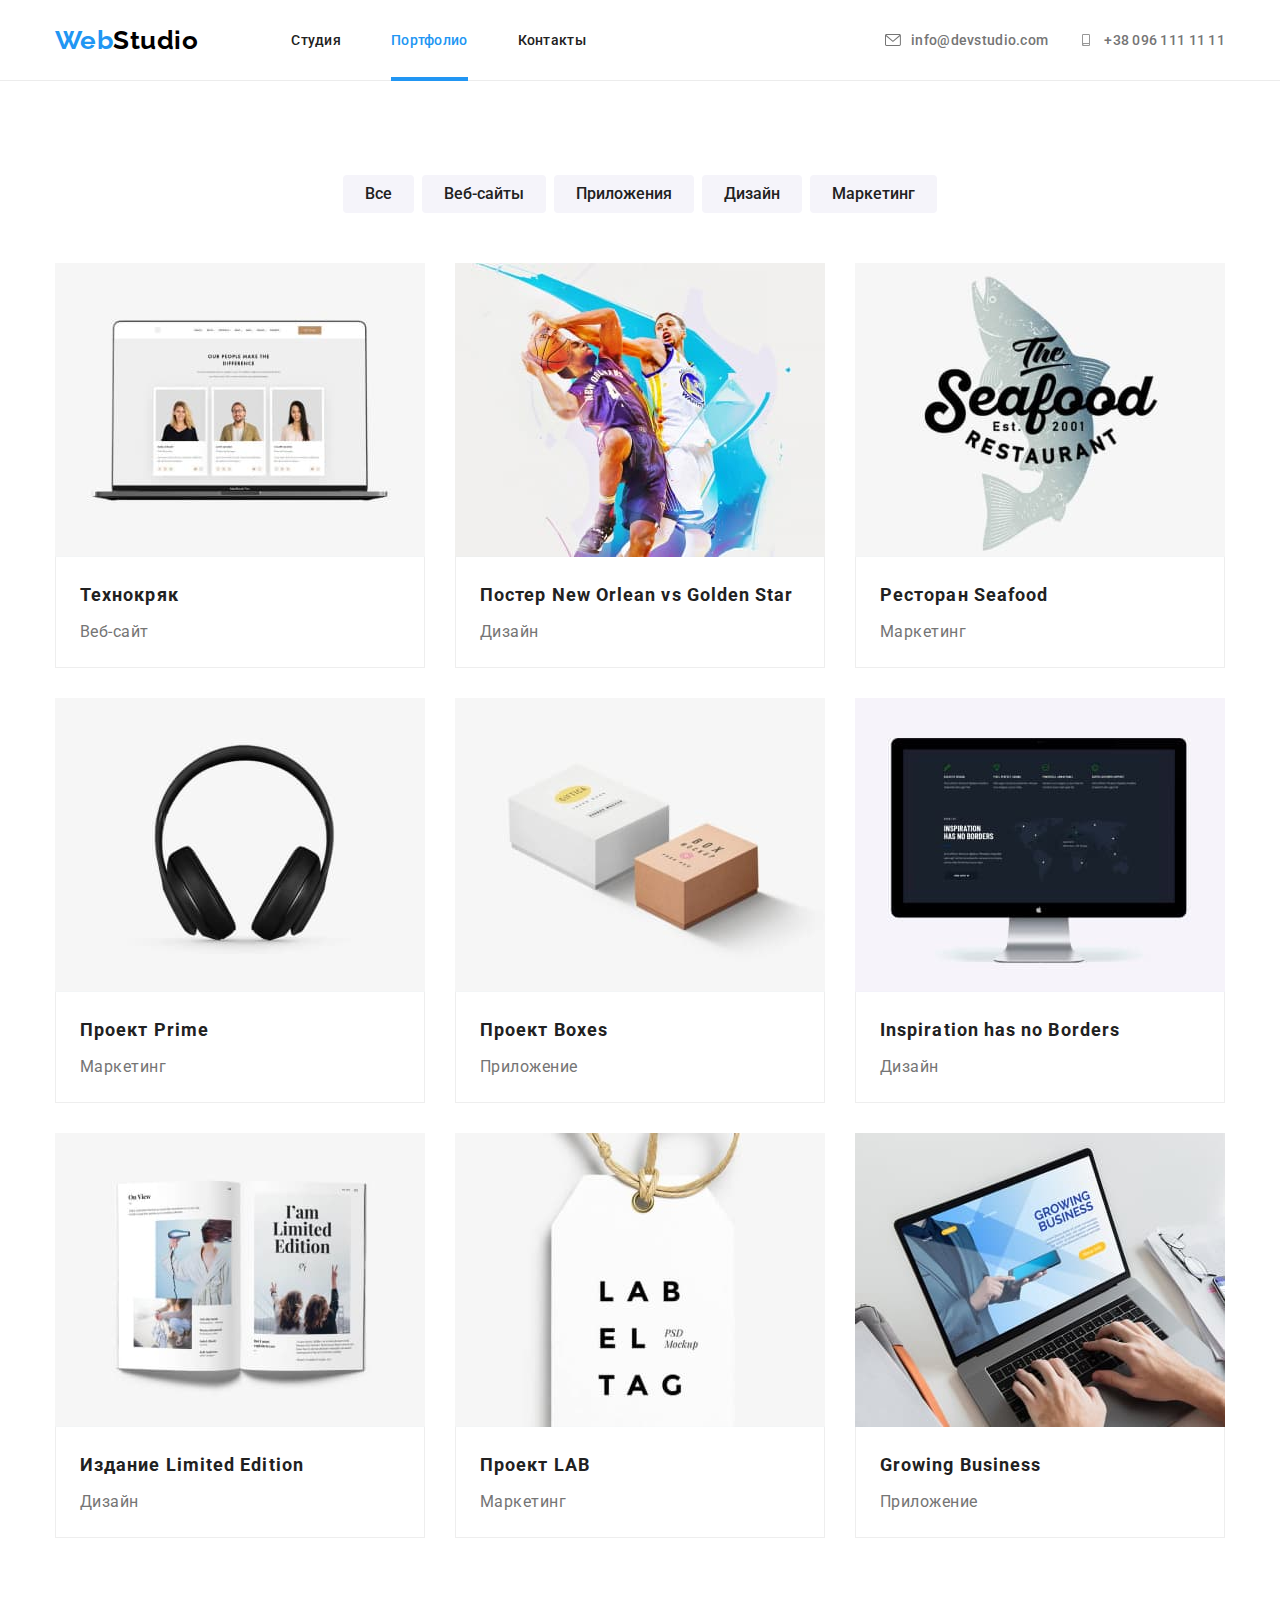
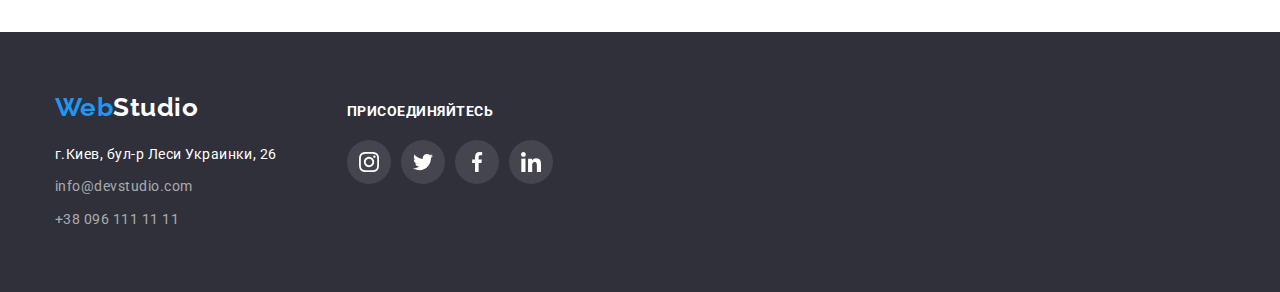
==== portfolio.html @ 8397dbf0 "Add files via upload" ====
<!DOCTYPE html>

<html lang="ru">

<head>
    <meta charset="UTF-8">
    <meta http-equiv="X-UA-Compatible" content="IE=edge">
    <meta name="viewport" content="width=device-width, initial-scale=1.0">
    <title>Портфолио</title>
    <link rel="preconnect" href="https://fonts.googleapis.com">
    <link rel="preconnect" href="https://fonts.gstatic.com" crossorigin>
    <link href="https://fonts.googleapis.com/css2?family=Raleway:wght@700&family=Roboto:wght@400;500;700;900&display=swap"
        rel="stylesheet">
    <link rel="stylesheet" href="https://cdnjs.cloudflare.com/ajax/libs/modern-normalize/1.1.0/modern-normalize.min.css">
    <link rel="stylesheet" href="./css/styles.css">
</head>

<body>

    <!-- ================= Шапка ================ -->
    <header class="header">
        <div class="container header-container">
    
            <!-- Навигация -->
            <nav class="nav">
                <a href="./index.html" class="logo link"><span class="accent">Web</span>Studio</a>
                <ul class="site-nav list">
                    <li class="list-item"><a class="link" href="./index.html">Студия</a></li>
                    <li class="list-item"><a class="link current" href="./portfolio.html">Портфолио</a></li>
                    <li class="list-item"><a class="link" href="./contacts.html">Контакты</a></li>
                </ul>
            </nav>
    
            <!-- Контакты в Шапке -->
            <ul class="header-contact list">
                <li class="list-item">
                    <a href="mailto:info@devstudio.com" class="header-contact-link link">
                        <svg class="contact-link-thumb" width="16" height="12">
                            <use href="./images/icons.svg#icon-envelope"></use>
                        </svg>
                        info@devstudio.com
                    </a>
                </li>
    
                <li class="list-item">
                    <a href="tel:+380961111111" class="header-contact-link link">
                        <svg class="contact-link-thumb" width="16" height="12">
                            <use href="./images/icons.svg#icon-smartphone"></use>
                        </svg>
                        +38 096 111 11 11</a>
                </li>
            </ul>
    
        </div>
    </header>

    <!-- =============== Конец Шапка ============== -->

    <main>
        <!--============= Портфолио ================-->
        <section class="section-portfolio section">
            <div class="container">
                <!-- Скрытый заголовок -->
                <h1 class="visually-hidden">Портфолио</h1>
                
                <!-- Кнопки фильтра -->
                <ul class="filter-list list">
                    <li class="filter-list-item"> <button type="button" class="portfolio-filter-button button">Все</button> </li>
                    <li class="filter-list-item"> <button type="button" class="portfolio-filter-button button">Веб-сайты</button> </li>
                    <li class="filter-list-item"> <button type="button" class="portfolio-filter-button button">Приложения</button> </li>
                    <li class="filter-list-item"> <button type="button" class="portfolio-filter-button button">Дизайн</button> </li>
                    <li class="filter-list-item"> <button type="button" class="portfolio-filter-button button">Маркетинг</button> </li>
                </ul>
                <!-- Конец Кнопки фильтра -->
                
                <!-- Карточки Проектов-->
                <ul class="project-list list">
                    <li class="project-card">
                        <a href="#" class="project-card-link link">
                            <div class="project-card-wrapper">
                                <img class="project-card-image" src="./images/project_1.jpg" alt="Технокряк" width="370">
                                <p class="project-card-overlay">Технокряк это современная площадка распространения коронавируса. Компании используют эту платформу для цифрового
                                шпионажа и атак на защищённые сервера конкурентов</p>
                            </div>
                            <div class="project-card-content">
                                <h2 class="project-card-title title">Технокряк</h2>
                                <p class="project-card-text">Веб-сайт</p>
                            </div>
                        </a>
                    </li>
                    <li class="project-card">
                        <a href="#" class="project-card-link link">
                            <div class="project-card-wrapper">
                                <img class="project-card-image" src="./images/project_2.jpg" alt="Технокряк" width="370">
                                <p class="project-card-overlay">Технокряк это современная площадка распространения коронавируса. Компании используют эту платформу для цифрового
                                шпионажа и атак на защищённые сервера конкурентов</p>
                            </div>
                            <div class="project-card-content">
                                <h2 class="project-card-title title">Постер New Orlean vs Golden Star</h2>
                                <p class="project-card-text">Дизайн</p>
                            </div>
                        </a>
                    </li>
                    <li class="project-card">
                        <a href="#" class="project-card-link link">
                            <div class="project-card-wrapper">
                                <img class="project-card-image" src="./images/project_3.jpg" alt="Технокряк" width="370">
                                <p class="project-card-overlay">Технокряк это современная площадка распространения коронавируса. Компании используют эту платформу для цифрового
                                шпионажа и атак на защищённые сервера конкурентов</p>
                            </div>
                            <div class="project-card-content">
                                <h2 class="project-card-title title">Ресторан Seafood</h2>
                                <p class="project-card-text">Маркетинг</p>
                            </div>
                        </a>
                    </li>
                    <li class="project-card">
                        <a href="#" class="project-card-link link">
                            <div class="project-card-wrapper">
                                <img class="project-card-image" src="./images/project_4.jpg" alt="Технокряк" width="370">
                                <p class="project-card-overlay">Технокряк это современная площадка распространения коронавируса. Компании используют эту платформу для цифрового
                                шпионажа и атак на защищённые сервера конкурентов</p>
                            </div>
                            <div class="project-card-content">
                                <h2 class="project-card-title title">Проект Prime</h2>
                                <p class="project-card-text">Маркетинг</p>
                            </div>
                        </a>
                    </li>
                    <li class="project-card">
                        <a href="#" class="project-card-link link">
                            <div class="project-card-wrapper">
                                <img class="project-card-image" src="./images/project_5.jpg" alt="Технокряк" width="370">
                                <p class="project-card-overlay">Технокряк это современная площадка распространения коронавируса. Компании используют эту платформу для цифрового
                                шпионажа и атак на защищённые сервера конкурентов</p>
                            </div>
                            <div class="project-card-content">
                                <h2 class="project-card-title title">Проект Boxes</h2>
                                <p class="project-card-text">Приложение</p>
                            </div>
                        </a>
                    </li>
                    <li class="project-card">
                        <a href="#" class="project-card-link link">
                            <div class="project-card-wrapper">
                                <img class="project-card-image" src="./images/project_6.jpg" alt="Технокряк" width="370">
                                <p class="project-card-overlay">Технокряк это современная площадка распространения коронавируса. Компании используют эту платформу для цифрового
                                шпионажа и атак на защищённые сервера конкурентов</p>
                            </div>
                            <div class="project-card-content">
                                <h2 class="project-card-title title">Inspiration has no Borders</h2>
                                <p class="project-card-text">Дизайн</p>
                            </div>
                        </a>
                    </li>
                    <li class="project-card">
                        <a href="#" class="project-card-link link">
                            <div class="project-card-wrapper">
                                <img class="project-card-image" src="./images/project_7.jpg" alt="Технокряк" width="370">
                                <p class="project-card-overlay">Технокряк это современная площадка распространения коронавируса. Компании используют эту платформу для цифрового
                                шпионажа и атак на защищённые сервера конкурентов</p>
                            </div>
                            <div class="project-card-content">
                                <h2 class="project-card-title title">Издание Limited Edition</h2>
                                <p class="project-card-text">Дизайн</p>
                            </div>
                        </a>
                    </li>
                    <li class="project-card">
                        <a href="#" class="project-card-link link">
                            <div class="project-card-wrapper">
                                <img class="project-card-image" src="./images/project_8.jpg" alt="Технокряк" width="370">
                                <p class="project-card-overlay">Технокряк это современная площадка распространения коронавируса. Компании используют эту платформу для цифрового
                                шпионажа и атак на защищённые сервера конкурентов</p>
                            </div>
                            <div class="project-card-content">
                                <h2 class="project-card-title title">Проект LAB</h2>
                                <p class="project-card-text">Маркетинг</p>
                            </div>
                        </a>
                    </li>
                    <li class="project-card">
                        <a href="#" class="project-card-link link">
                            <div class="project-card-wrapper">
                                <img class="project-card-image" src="./images/project_9.jpg" alt="Технокряк" width="370">
                                <p class="project-card-overlay">Технокряк это современная площадка распространения коронавируса. Компании используют эту платформу для цифрового
                                шпионажа и атак на защищённые сервера конкурентов</p>
                            </div>
                            <div class="project-card-content">
                                <h2 class="project-card-title title">Growing Business</h2>
                                <p class="project-card-text">Приложение</p>
                            </div>
                        </a>
                    </li>
                </ul>
                <!-- Конец Карточки Проектов-->
            </div>
                <!--=========== Конец Портфолио ==============-->
        </section>
    </main>
    
    <!--=================== Подвал ====================-->
    <footer class="footer">
        <div class="footer-container container">
            <!-- =============== Адрес ============== -->
            <div class="address">
                <a href="./index.html" class="logo link"><span class="accent">Web</span>Studio</a>
                <address class="footer-contact">
                    <ul class="list">
                        <li class="list-item">
                            <a class="link" href="https://goo.gl/maps/2K6fqJcFHeFauVWUA" target="_blank"
                                rel="noopener noreferrer">г.Киев, бул-р Леси Украинки, 26</a>
                        </li>
    
                        <li class="list-item">
                            <a class="link link-dark" href="mailto:info@devstudio.com">info@devstudio.com</a>
                        </li>
    
                        <li class="list-item">
                            <a class="link link-dark" href="tel:+380961111111">+38 096 111 11 11</a>
                        </li>
                    </ul>
                </address>
            </div>
            <!-- ============ Конец Адрес ============ -->
    
            <!-- ============== Соц.сети ============= -->
            <div class="footer-social">
                <p class="footer-social-paragraf">Присоединяйтесь</p>
                <ul class="footer-social-list list">
    
                    <li class="footer-social-item">
                        <a class="footer-social-link link" href="" aria-label="instagram icon">
                            <svg class="footer-social-icon" width="20" height="20">
                                <use href="./images/icons.svg#icon-instagram"></use>
                            </svg>
                        </a>
                    </li>
    
                    <li class="footer-social-item">
                        <a class="footer-social-link link" href="" aria-label="twitter icon">
                            <svg class="footer-social-icon" width="20" height="20">
                                <use href="./images/icons.svg#icon-twitter"></use>
                            </svg>
                        </a>
                    </li>
    
                    <li class="footer-social-item">
                        <a class="footer-social-link link" href="" aria-label="facebook icon">
                            <svg class="footer-social-icon" width="20" height="20">
                                <use href="./images/icons.svg#icon-facebook"></use>
                            </svg>
                        </a>
                    </li>
    
                    <li class="footer-social-item">
                        <a class="footer-social-link link" href="" aria-label="linkedin icon">
                            <svg class="footer-social-icon" width="20" height="20">
                                <use href="./images/icons.svg#icon-linkedin"></use>
                            </svg>
                        </a>
                    </li>
                </ul>
    
            </div>
            <!-- =========== Конец Соц.сети ========== -->
        </div>
    </footer>
    <!--================= Конец Подвал ================-->
    
</body>
</html>
---- css/styles.css ----
:root {
  /* Палитра цветов */
  /* цвет текст*/
  --primary-text-color: #757575;
  --alt-text-color: #212121;
  --hero-text-color: #ffffff;

  /* цвет лого */
  --logo-header-color: #000000;
  --logo-footer-color: #ffffff;

  /* цвет акцент */
  --accent-color: #2196f3;
  --accent-color-hover-hero-button: #188ce8;

  /* цвет кнопка */
  --active-button-text-color: #ffffff;
  --passive-button-bg-color: #f5f4fa;

  /* цвет фон */
  --primary-bg-color: #ffffff;
  --hero-bg-color: #2f303a;
  --team-bg-color: #f5f4fa;
  --feature-icon-bg-color: #f5f4fa;
  --footer-bg-color: #2f303a;

  /* цвет рамка */
  --header-border-color: #ececec;
  --portfolio-card-border-color: #eeeeee;

  /* цвет элемента "клиенты" */
  --client-color: #afb1b8;

  /* Расстояние между элементами в сетке */
  --gap: 30px;

  /* Задержки анимации */
  --btn-timing: 250ms;
  --modal-timing: 500ms;
}

body {
  background-color: var(--primary-bg-color);
  color: var(--primary-text-color);
  font-family: "Roboto", sans-serif;
  letter-spacing: 0.03em;
}

/* html {
  box-sizing: border-box;
}

*,
*::before,
*::after {
  box-sizing: inherit;
} */

/* ========== Сброс от Преподавателя ======== */
h1,
h2,
h3,
h4,
h5,
h6,
p {
  margin-top: 0;
  margin-bottom: 0;
}

ul,
ol {
  margin-top: 0;
  margin-bottom: 0;
  padding-left: 0;
}

img {
  display: block;
  max-width: 100%;
}

.list {
  list-style: none;
}

.link {
  text-decoration: none;
}
/* ======== Конец Сброс от Преподавателя ====== */

.button {
  cursor: pointer;
  border-radius: 4px;
  border-width: 0;
  text-align: center;
}

.title {
  font-weight: 700;
  font-size: 36px;
  line-height: 1.17;
  color: var(--alt-text-color);
}

/* ================== Visually Hidden ================ */
.visually-hidden {
  position: absolute;
  width: 1px;
  height: 1px;
  margin: -1px;
  border: 0;
  padding: 0;

  white-space: nowrap;
  clip-path: inset(100%);
  clip: rect(0 0 0 0);
  overflow: hidden;
}
/* =============== End of Visually Hidden ============= */

.container {
  width: 1200px;
  padding-left: 15px;
  padding-right: 15px;
  margin: 0 auto;
}

.section {
  padding-top: 94px;
  padding-bottom: 94px;
}

/* ================= Header ================ */
/* рисуем нижнюю границу Header */
.header {
  border-bottom: 1px solid var(--header-border-color);
}
/* выстраиваем в ряд "Nav" навигацию (лого+нав) и "Header-contact" контакты в шапке */
.header-container {
  display: flex;
  align-items: center;
}
/* выстраиваем в ряд "Logo" лого и "Site-nav" меню навигации */
.nav {
  display: flex;
  align-items: center;
}
/* выстраиваем в ряд элементы "Site-nav" меню навигации: "Студия", "Портфолио" и "Контакты" */
.site-nav {
  display: flex;
  align-items: center;
}
/* отодвигаем от "Logo" лого вправо "Site-nav" меню навигации */
.logo {
  margin-right: 93px;
}
/* раздвигаем элементы "Site-nav" меню навигации */
.site-nav .list-item:not(:last-child) {
  margin-right: 50px;
}
/* выстраиваем в ряд элементы "Header-contact" контакты email и phone*/
.header-contact {
  display: flex;
  /* align-items: center; */
}
/* отодвигаем контакты "Header-contact" впрово */
.header-contact {
  margin-left: auto;
}
/* раздвигаем элементы контакты "Header-contact" */
.header-contact .list-item:not(:last-child) {
  margin-right: 30px;
}

/* Logo Header*/
.logo {
  font-family: Raleway;
  font-weight: 700;
  font-size: 26px;
  line-height: 1.17;
  color: var(--logo-header-color);
}
.logo .accent {
  color: var(--accent-color);
}

/* Header Navigation */
.site-nav .link {
  font-weight: 500;
  font-size: 14px;
  line-height: 1.17;
  letter-spacing: 0.02em;
  color: var(--alt-text-color);

  display: block;

  padding-top: 32px;
  padding-bottom: 32px;

  position: relative;
  transition: color var(--btn-timing) cubic-bezier(0.4, 0, 0.2, 1);
}

.site-nav .link:hover,
.site-nav .link:focus {
  color: var(--accent-color);
}
/* Текущая страница в панели навигации выделена цветом */
.site-nav .link.current {
  color: var(--accent-color);
}
/* Подчёркивание ссылки текущей страницы */
.site-nav .link.current::after {
  content: "";
  display: block;
  width: 100%;
  position: absolute;
  bottom: -1px;
  height: 4px;
  background-color: var(--accent-color);
}

/* Header Contacts */
.header-contact-link {
  font-weight: 500;
  font-size: 14px;
  line-height: 1.17;
  letter-spacing: 0.02em;
  color: var(--primary-text-color);
  /* Расставляем в ряд иконки с текстом внутри блоков "header-contact" и
     выравниваем по высоте */
  display: flex;
  align-items: center;

  transition: color var(--btn-timing) cubic-bezier(0.4, 0, 0.2, 1);
}

.header-contact-link:hover,
.header-contact-link:focus {
  color: var(--accent-color);
}

/* отступ иконки от текста внутри блоков "header-contact" и 
   красим иконку в цвет текста*/
.contact-link-thumb {
  margin-right: 10px;
  fill: currentColor;
}

/* ================ Section Hero =============== */
.section-hero {
  background-color: var(--hero-bg-color);
  padding: 200px 0;
  text-align: center;

  max-width: 1600px;
  margin-left: auto;
  margin-right: auto;
  background-image: linear-gradient(
      to right,
      rgba(47, 48, 58, 0.4),
      rgba(47, 48, 58, 0.4)
    ),
    url(../images/hero.jpg);
  /* background-repeat: no-repeat;
  background-position: center; */
  background-size: cover;
}

.hero-title {
  font-weight: 900;
  font-size: 44px;
  line-height: 1.36;
  letter-spacing: 0.06em;
  color: var(--hero-text-color);

  text-transform: uppercase;

  max-width: 696px;
  margin: 0 auto 30px;
}

/* Hero Button */
.section-hero-button {
  font-weight: 700;
  font-size: 16px;
  line-height: 1.88;
  letter-spacing: 0.06em;
  background-color: var(--accent-color);
  color: var(--active-button-text-color);

  /* геометрия кнопки HERO */
  padding: 10px 32px; /* защита от прижимания к границам при переполнении */

  box-shadow: 0px 4px 4px rgba(0, 0, 0, 0.15);

  transition: color var(--btn-timing) cubic-bezier(0.4, 0, 0.2, 1),
    background-color var(--btn-timing) cubic-bezier(0.4, 0, 0.2, 1);
}

.section-hero-button:hover,
.section-hero-button:focus {
  background-color: var(--accent-color-hover-hero-button);
}

/* ================ Section Преимущества ================ */
/* Убираю верхний падинг, который отсутствует только в этой секции */
.section-feature {
  padding-bottom: 0;
}
/* Карточка Преимущества */
.feature-title {
  font-size: 14px;
  line-height: 1.17;
  letter-spacing: 0.03em;
  text-transform: uppercase;
  margin-bottom: 10px;
}
.feature-paragraf {
  font-size: 14px;
  line-height: 1.71;
  letter-spacing: 0.03em;
}
/* Расставляем Feature карточки по сетке и задаем ширину */
.feature-list {
  display: flex;
  flex-wrap: wrap;
  margin-left: calc(-1 * var(--gap));
  margin-top: calc(-1 * var(--gap));
}

.feature-list-item {
  margin-left: var(--gap);
  margin-top: var(--gap);
  flex-basis: calc(100% / 4 - var(--gap));
  /* outline: 2px solid purple; */
}

/* .feature-list-item:not(:last-child) {
  margin-right: 30px;
} */

/* .feature-list-item::before {
  content: "";
  display: block;
  width: 270px;
  height: 120px;
  margin-bottom: var(--gap);
  background-color: var(--feature-icon-bg-color);
  background-repeat: no-repeat;
  background-size: contain;
  background-position: center;
  background-size: auto;
}

.feature-list-item:nth-child(1)::before {
  background-image: url("../images/feature1.svg");
}

.feature-list-item:nth-child(2)::before {
  background-image: url("../images/feature2.svg");
}

.feature-list-item:nth-child(3)::before {
  background-image: url("../images/feature3.svg");
}

.feature-list-item:nth-child(4)::before {
  background-image: url("../images/feature4.svg");
} */

.feature-thumb {
  margin-bottom: var(--gap);
  background-color: var(--feature-icon-bg-color);
  height: 120px;
  /* выравниваем иконку по центру */
  display: flex;
  justify-content: center;
  align-items: center;
  /* padding: 25px 100px; */
}

/* ================= Section Opportunity ================ */
.opportunity-title {
  margin-bottom: 50px;
  text-align: center;
}
/* Расставляяем Opportunity карточки по сетке и задаем размер */
.opportunity-list {
  display: flex;
  flex-wrap: wrap;
  margin-left: calc(-1 * var(--gap));
  margin-top: calc(-1 * var(--gap));
}

.opportunity-list-item {
  margin-left: var(--gap);
  margin-top: var(--gap);
  flex-basis: calc(100% / 3 - var(--gap));
}
/* .section-opportunity .list-item:not(:last-child) {
  margin-right: 30px;
} */

/* Overlay на карточки Opportunity */
.opportunity-item-overlay {
  font-size: 14px;
  /* font-weight: 700; */
  line-height: 1.17;
  color: var(--hero-text-color);
  background-color: rgba(47, 48, 58, 0.8);

  text-transform: uppercase;

  display: flex;
  justify-content: center;
  align-items: center;

  position: absolute;
  bottom: 0;
  left: 0;
  width: 100%;
  height: 70px;
  overflow: auto;
}

.opportunity-item-wrapper {
  position: relative;
}

/* ===================== Section Команда ==================== */
.section-team {
  background-color: var(--team-bg-color);
  /* padding-top: 94px;
  padding-bottom: 94px; */
}

.team-title {
  margin-bottom: 50px;
  text-align: center;
}
/* Карточка Команда */
/* делаем тень на каждую карточку Team */
.team-card-content {
  padding: 30px 32px;
  box-shadow: 0px 2px 1px 0px #00000033;
  box-shadow: 0px 1px 1px 0px #00000024;
  box-shadow: 0px 1px 3px 0px #0000001f;
}

.team-persona {
  font-weight: 500;
  font-size: 16px;
  line-height: 1.17;
  text-align: center;
  margin-bottom: 10px;
}

.team-profession {
  /* font-weight: 400; */
  font-size: 16px;
  line-height: 1.17;
  text-align: center;
  margin-bottom: 16px;
}
/* Расставляяем Team карточки по сетке и задаем размер */
.team-list {
  display: flex;
  flex-wrap: wrap;
  margin-left: calc(-1 * var(--gap));
  margin-top: calc(-1 * var(--gap));
}

.team-card {
  background-color: var(--primary-bg-color);
  margin-left: var(--gap);
  margin-top: var(--gap);
  flex-basis: calc(100% / 4 - var(--gap));
}

/* .section-team .list-item:not(:last-child) {
  margin-right: 30px;
} */

/* Team Social Links */
.team-social-list {
  display: flex;
  justify-content: space-between;
  width: 206px;
}

.team-social-icon {
  fill: #afb1b8;
  transition: fill var(--btn-timing) cubic-bezier(0.4, 0, 0.2, 1);
}

.team-social-item-link {
  display: flex;
  justify-content: center;
  align-items: center;
  width: 44px;
  height: 44px;
  border-radius: 50%;

  transition: background-color var(--btn-timing) cubic-bezier(0.4, 0, 0.2, 1);
  /* background-color: rgba(255, 255, 255, 0.1); */
}

.team-social-item-link:hover,
.team-social-item-link:focus {
  background-color: var(--accent-color);
}

.team-social-item-link:hover > .team-social-icon,
.team-social-item-link:focus > .team-social-icon {
  fill: var(--active-button-text-color);
}

/* ================== Section Клиенты =============== */
.client-title {
  margin-bottom: 50px;
  text-align: center;
}

.client-list {
  display: flex;
  flex-wrap: wrap;
  justify-content: center;
  align-items: center;

  margin-left: calc(-1 * var(--gap));
  margin-top: calc(-1 * var(--gap));
}

.client-list-item {
  margin-left: var(--gap);
  margin-top: var(--gap);
  flex-basis: calc(100% / 6 - var(--gap));
}

.client-item-link {
  display: flex;
  justify-content: center;
  align-items: center;
  width: 170px;
  height: 92px;
  border: 1px solid var(--client-color);
  border-radius: 4px;
}

.client-item-link {
  fill: var(--client-color);

  transition: border var(--btn-timing) cubic-bezier(0.4, 0, 0.2, 1),
    fill var(--btn-timing) cubic-bezier(0.4, 0, 0.2, 1);
}

.client-item-link:hover,
.client-item-link:focus {
  border: 1px solid var(--accent-color);
  fill: var(--accent-color);
}
/* !!!!!!!!!!!!!!!!!!!!!!!!!!!!!!!!!!!!!!!!!!!!!!!!!!!!!!!!!!!!!!!!! */
/* уточнить размеры */
/* .client-item-icon { */
/* width: 85px;
  height: 45px; */
/* } */

/* ===================== Footer ======================*/
.footer {
  background-color: var(--footer-bg-color);
  padding-top: 60px;
  padding-bottom: 60px;
  /* margin-right: 0; */
}

.footer-container {
  display: flex;
  align-items: baseline;
}

.footer-contact {
  margin-top: 20px;
}

/* Logo Footer*/
.footer .logo {
  color: var(--logo-footer-color);
  margin-right: 0;
}

/* Footer Contacts */
.footer-contact .link {
  color: var(--hero-text-color);
  font-style: normal;
  /* font-weight: 400; */
  font-size: 14px;
  line-height: 1.71;

  transition: color var(--btn-timing) cubic-bezier(0.4, 0, 0.2, 1);
}

.footer-contact .link-dark {
  color: rgba(255, 255, 255, 0.6);
}

.footer-contact .link:hover,
.footer-contact .link:focus {
  color: var(--accent-color);
}

.footer-contact .list-item:not(:last-child) {
  margin-bottom: 9px;
}

/* Footer Social Links */
.footer-social {
  margin-left: 70px;
}

.footer-social-paragraf {
  font-size: 14px;
  font-weight: 700;
  line-height: 1.17;
  color: var(--hero-text-color);
  text-transform: uppercase;
  margin-bottom: 20px;
}

.footer-social-list {
  display: flex;
  /* justify-content: space-between;
  width: 206px; */
}

.footer-social-item:not(:last-child) {
  margin-right: 10px;
}

.footer-social-link {
  display: flex;
  justify-content: center;
  align-items: center;
  width: 44px;
  height: 44px;
  border-radius: 50%;
  background-color: rgba(255, 255, 255, 0.1);

  transition: background-color var(--btn-timing) cubic-bezier(0.4, 0, 0.2, 1);
}

.footer-social-icon {
  fill: var(--active-button-text-color);
}

.footer-social-link:hover,
.footer-social-link:focus {
  background-color: var(--accent-color);
}
/* =================== Section Портфолио =============== */

/* Portfolio Filter Button */

.portfolio-filter-button {
  color: var(--alt-text-color);
  background-color: var(--passive-button-bg-color);
  font-weight: 500;
  font-size: 16px;
  line-height: 1.63;

  padding: 6px 22px;

  transition: color var(--btn-timing) cubic-bezier(0.4, 0, 0.2, 1),
    background-color var(--btn-timing) cubic-bezier(0.4, 0, 0.2, 1),
    box-shadow var(--btn-timing) cubic-bezier(0.4, 0, 0.2, 1);
}

.portfolio-filter-button:hover,
.portfolio-filter-button:focus {
  color: var(--active-button-text-color);
  background-color: var(--accent-color);
  box-shadow: 0px 2px 2px 0px #0000001f;
  box-shadow: 0px 1px 2px 0px #00000014;
  box-shadow: 0px 3px 1px 0px #0000001a;
}

/* Ставим кнопки фильтра Portfolio в ряд */

.filter-list {
  display: flex;
  flex-wrap: wrap;
  justify-content: center;
  margin-bottom: 50px;
}

.filter-list-item:not(:last-child) {
  margin-right: 8px;
}

/* Portfolio Карточки */
.project-card-content {
  padding: 20px 24px;
  border: 1px solid var(--portfolio-card-border-color);
  border-top: none;
}

.project-card-title {
  font-size: 18px;
  line-height: 2;
  letter-spacing: 0.06em;
  margin-bottom: 4px;
}

.project-card-text {
  color: var(--primary-text-color);
  /* font-weight: 400; */
  font-size: 16px;
  line-height: 1.87;
}

/* Расставляяем Portfolio карточки по сетке и задаем размер */
.project-list {
  display: flex;
  flex-wrap: wrap;
  margin-left: calc(-1 * var(--gap));
  margin-top: calc(-1 * var(--gap));
}

.project-card {
  margin-left: var(--gap);
  margin-top: var(--gap);
  flex-basis: calc(100% / 3 - var(--gap));
}

/* Ховер на карточку - тень */
.project-card-link {
  display: block;

  transition: box-shadow var(--btn-timing) cubic-bezier(0.4, 0, 0.2, 1);
}

.project-card-link:hover,
.project-card-link:focus {
  box-shadow: 0px 4px 4px 0px #00000040;
}

/* делаем Overlay на карточку */
.project-card-overlay {
  font-size: 18px;
  line-height: 1.56;
  padding: 63px 24px;
  color: var(--hero-text-color);
  background-color: rgba(33, 150, 243, 0.9);

  position: absolute;
  top: 0;
  left: 0;
  width: 100%;
  height: 100%;
  /* overflow: auto; */
  transform: translateY(100%);
  transition: transform var(--modal-timing) linear;
}

.project-card-wrapper {
  position: relative;
  overflow: hidden;
}

.project-card-link:hover .project-card-overlay,
.project-card-link:focus .project-card-overlay {
  transform: translateY(0%);
}

/* ================== Модальное окно ================== */

/* Backdrop задний фон для Модального окна*/
.backdrop {
  position: fixed;
  top: 0;
  left: 0;
  width: 100vw;
  height: 100vh;
  background-color: rgba(0, 0, 0, 0.6);

  opacity: 1;
  visibility: visible;
  pointer-events: auto;
  transition: opacity var(--modal-timing) linear,
    visibility var(--modal-timing) linear;
}

.backdrop.is-hidden {
  opacity: 0;
  visibility: hidden;
  pointer-events: none;
}
/* Модальное окно "Заказать услугу" */
.modal {
  position: absolute;
  top: 50%;
  left: 50%;
  transform: translate(-50%, -50%);
  width: 528px;
  height: 581px;

  background-color: var(--primary-bg-color);
  border-radius: 4px;
}
/* Кнопка Х закрытия модального окна */
.close-btn {
  position: absolute;
  top: 8px;
  right: 8px;
  width: 30px;
  height: 30px;
  /* круглая рамка вокруг Х */
  border: 1px solid rgba(0, 0, 0, 0.1);
  border-radius: 50%;
  background-color: transparent;
  padding: 0;
  /* центруем Х в круглой рамке */
  display: flex;
  justify-content: center;
  align-items: center;

  cursor: pointer;
}
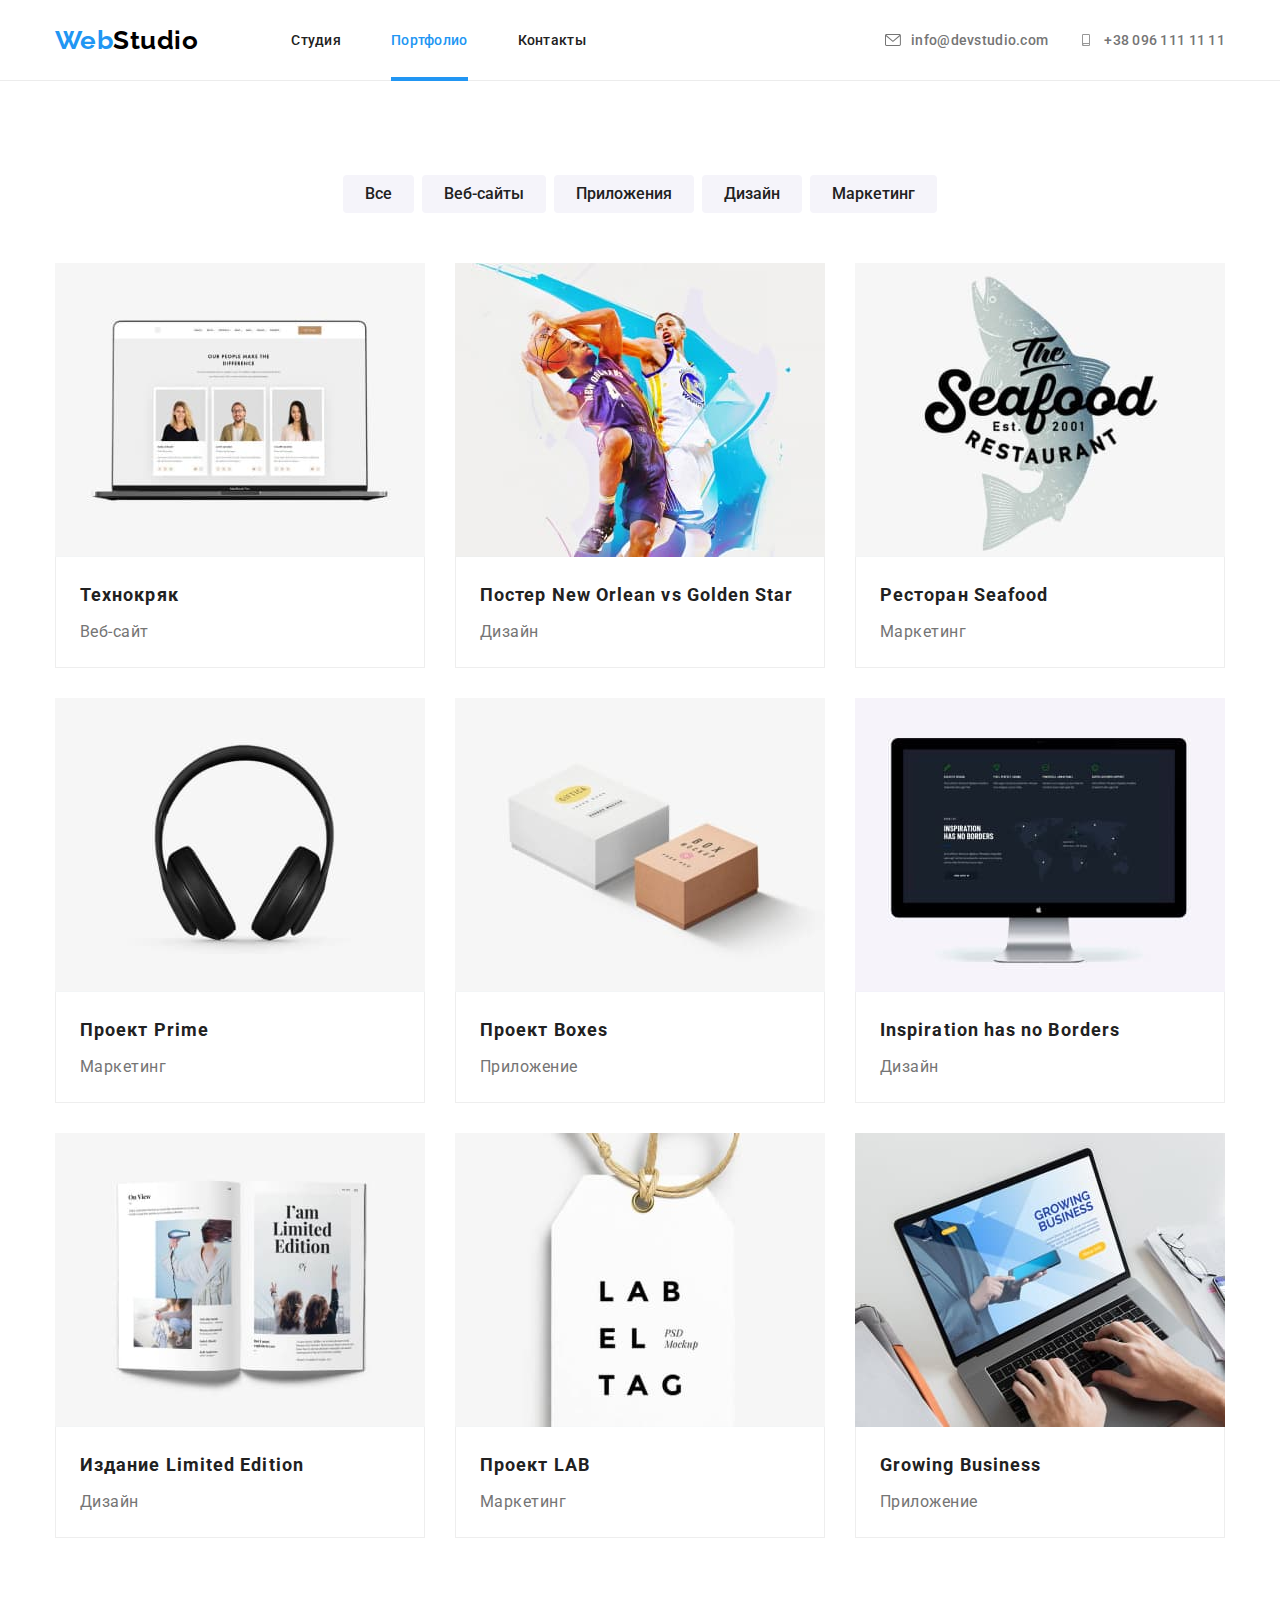
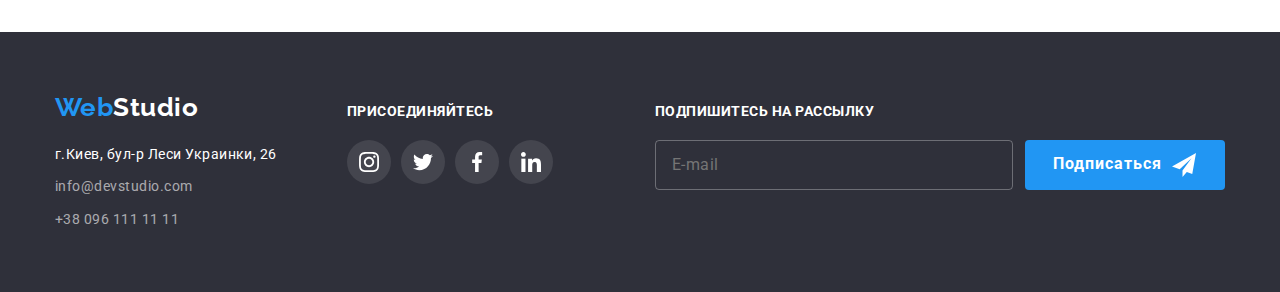
==== commit 84c59931: "patches" ====
--- a/portfolio.html
+++ b/portfolio.html
@@ -211,11 +211,11 @@
                             <a class="link" href="https://goo.gl/maps/2K6fqJcFHeFauVWUA" target="_blank"
                                 rel="noopener noreferrer">г.Киев, бул-р Леси Украинки, 26</a>
                         </li>
-    
+        
                         <li class="list-item">
                             <a class="link link-dark" href="mailto:info@devstudio.com">info@devstudio.com</a>
                         </li>
-    
+        
                         <li class="list-item">
                             <a class="link link-dark" href="tel:+380961111111">+38 096 111 11 11</a>
                         </li>
@@ -223,12 +223,12 @@
                 </address>
             </div>
             <!-- ============ Конец Адрес ============ -->
-    
+        
             <!-- ============== Соц.сети ============= -->
             <div class="footer-social">
                 <p class="footer-social-paragraf">Присоединяйтесь</p>
                 <ul class="footer-social-list list">
-    
+        
                     <li class="footer-social-item">
                         <a class="footer-social-link link" href="" aria-label="instagram icon">
                             <svg class="footer-social-icon" width="20" height="20">
@@ -236,7 +236,7 @@
                             </svg>
                         </a>
                     </li>
-    
+        
                     <li class="footer-social-item">
                         <a class="footer-social-link link" href="" aria-label="twitter icon">
                             <svg class="footer-social-icon" width="20" height="20">
@@ -244,7 +244,7 @@
                             </svg>
                         </a>
                     </li>
-    
+        
                     <li class="footer-social-item">
                         <a class="footer-social-link link" href="" aria-label="facebook icon">
                             <svg class="footer-social-icon" width="20" height="20">
@@ -252,7 +252,7 @@
                             </svg>
                         </a>
                     </li>
-    
+        
                     <li class="footer-social-item">
                         <a class="footer-social-link link" href="" aria-label="linkedin icon">
                             <svg class="footer-social-icon" width="20" height="20">
@@ -261,9 +261,28 @@
                         </a>
                     </li>
                 </ul>
-    
+        
             </div>
             <!-- =========== Конец Соц.сети ========== -->
+        
+            <!-- ======== Подпишись на рассылку ====== -->
+            <div class="subscription">
+                <p class="subscription-paragraf">Подпишитесь на рассылку</p>
+                <form class="subscription-form">
+                    <label class="subscription-form-field">
+                        <input type="tel" name="user-email" class="subscription-form-input" pattern="[0-9a-zA-Z@.]"
+                            placeholder="E-mail" required>
+                    </label>
+        
+                    <button type="submit" class="subscription-form-button button">
+                        Подписаться
+                        <svg class="subscription-icon" width="24" height="24">
+                            <use href="./images/icons.svg#icon-telegram"></use>
+                        </svg>
+                    </button>
+                </form>
+            </div>
+            <!-- ======== Конец Подпишись на рассылку ====== -->
         </div>
     </footer>
     <!--================= Конец Подвал ================-->
--- a/css/styles.css
+++ b/css/styles.css
@@ -659,6 +659,76 @@
 .footer-social-link:focus {
   background-color: var(--accent-color);
 }
+
+/* Footer Подпишитесь на рассылку */
+.subscription {
+  margin-left: auto;
+}
+
+.subscription-paragraf {
+  font-size: 14px;
+  font-weight: 700;
+  line-height: 1.17;
+  color: var(--hero-text-color);
+  text-transform: uppercase;
+  margin-bottom: 20px;
+}
+
+.subscription-form {
+  display: flex;
+}
+
+.subscription-form-input {
+  height: 50px;
+  width: 358px;
+  padding: 16px;
+  border-radius: 4px;
+  background-color: transparent;
+  border: 1px solid #ffffff4d;
+
+  font-size: 16px;
+  line-height: 1.25;
+  letter-spacing: 0.03em;
+
+  color: rgba(255, 255, 255, 0.6);
+
+  /* display: flex;
+  align-items: center; */
+}
+/* Кнопка в модалке "Отправить" */
+.subscription-form-button {
+  display: flex;
+  justify-items: center;
+  align-items: center;
+  padding: 10px 28px;
+  margin-left: 12px;
+
+  font-weight: 700;
+  font-size: 16px;
+  line-height: 1.88;
+  letter-spacing: 0.06em;
+  color: var(--active-button-text-color);
+
+  width: 200px;
+  height: 50px;
+  border-radius: 4px;
+  background-color: var(--accent-color);
+  cursor: pointer;
+  /* transition: background-color var(--btn-timing) cubic-bezier(0.4, 0, 0.2, 1),
+    box-shadow var(--btn-timing) cubic-bezier(0.4, 0, 0.2, 1); */
+}
+
+.subscription-icon {
+  fill: var(--active-button-text-color);
+  margin-left: 10px;
+}
+
+/* .subscription-form-button:hover,
+.subscription-form-button:focus {
+  box-shadow: 0px 4px 4px 0px #00000026;
+  background-color: var(--accent-color);
+} */
+
 /* =================== Section Портфолио =============== */
 
 /* Portfolio Filter Button */
@@ -797,7 +867,7 @@
   visibility: hidden;
   pointer-events: none;
 }
-/* Модальное окно "Заказать услугу" */
+/* Модальное окно для кнопки "Заказать услугу" */
 .modal {
   position: absolute;
   top: 50%;
@@ -805,6 +875,7 @@
   transform: translate(-50%, -50%);
   width: 528px;
   height: 581px;
+  padding: 40px;
 
   background-color: var(--primary-bg-color);
   border-radius: 4px;
@@ -828,3 +899,154 @@
 
   cursor: pointer;
 }
+/* Делаем плавный ховер при наведении на кнопку закрытия */
+.close-btn-icon {
+  transition: fill var(--btn-timing) cubic-bezier(0.4, 0, 0.2, 1);
+}
+
+.close-btn:hover .close-btn-icon,
+.close-btn:focus .close-btn-icon {
+  fill: var(--accent-color);
+}
+/* Форма для заполнения Модалки */
+.modal-form {
+  display: flex;
+  flex-direction: column;
+}
+/* Заголовок модалки */
+.modal-form-head {
+  text-align: center;
+  font-weight: 700;
+  line-height: 1.17;
+  font-size: 20px;
+  margin-bottom: 12px;
+}
+/* Расстояние между окнами "полями" ввода */
+.modal-form-field {
+  font-size: 12px;
+  line-height: 1.17;
+  letter-spacing: 0.01em;
+
+  margin-bottom: 10px;
+}
+
+.modal-form-input-wrapper {
+  position: relative;
+  display: block;
+  margin-top: 4px;
+}
+/* Поля "Имя" "Телефон" "Email" */
+.modal-form-input {
+  width: 100%;
+  height: 40px;
+  border: 1px solid rgba(33, 33, 33, 0.2);
+  border-radius: 4px;
+  padding-left: 40px;
+}
+
+.modal-form-input:focus {
+  outline: none;
+  border-color: var(--accent-color);
+}
+/* Иконки на поля "Имя" "Телефон" "Email" */
+.modal-form-icon {
+  position: absolute;
+  top: 50%;
+  left: 0;
+  transform: translate(50%, -50%);
+  transition: fill var(--btn-timing) cubic-bezier(0.4, 0, 0.2, 1);
+}
+
+.modal-form-input:focus + .modal-form-icon {
+  fill: var(--accent-color);
+}
+
+/* Поле "Комментарий" */
+.modal-form-message {
+  width: 100%;
+  height: 120px;
+  margin-top: 4px;
+  resize: none;
+  border: 1px solid rgba(33, 33, 33, 0.2);
+  border-radius: 4px;
+  padding: 12px 16px;
+
+  transition: border-color var(--btn-timing) cubic-bezier(0.4, 0, 0.2, 1);
+}
+
+.modal-form-message:focus {
+  outline: none;
+  border-color: var(--accent-color);
+}
+
+.modal-form-message::placeholder {
+  font-weight: 400;
+  font-size: 14px;
+  line-height: 1.14;
+  letter-spacing: 0.01em;
+
+  color: rgba(117, 117, 117, 0.5);
+}
+
+.modal-form-checkbox-label {
+  display: flex;
+  justify-content: center;
+  align-items: center;
+  font-size: 14px;
+  margin-bottom: 30px;
+}
+
+/* Кастомный чекбокс */
+.modal-form-checkbox-label::before {
+  content: "";
+
+  display: block;
+
+  width: 15px;
+  height: 15px;
+  border: 1px solid var(--primary-text-color);
+  cursor: pointer;
+  margin-right: 10px;
+}
+/* Убираем рамку чекбокса от браузера по умолчанию и 
+  рисуем свой чекбокс, который уже сразу с фоном и новой рамкой */
+.modal-form-checkbox:checked + .modal-form-checkbox-label::before {
+  background-image: url(../images/icon_check.svg);
+  border: none;
+  /* Всегда ставить при Фоновом изображении сл.3 св-ва */
+  background-position: center;
+  background-repeat: no-repeat;
+  background-size: cover;
+}
+
+/* .modal-form-checkbox:focus + .modal-form-checkbox-label::before {
+  outline: 2px solid blue;
+} */
+
+.modal-form-checkbox-link {
+  color: var(--accent-color);
+}
+
+/* Кнопка в модалке "Отправить" */
+.modal-form-button {
+  align-self: center;
+  padding: 10px 55px;
+
+  font-weight: 700;
+  font-size: 16px;
+  line-height: 1.88;
+  letter-spacing: 0.06em;
+  color: var(--active-button-text-color);
+
+  border-radius: 4px;
+  background-color: var(--accent-color);
+  cursor: pointer;
+  transition: background-color var(--btn-timing) cubic-bezier(0.4, 0, 0.2, 1),
+    box-shadow var(--btn-timing) cubic-bezier(0.4, 0, 0.2, 1);
+}
+
+.modal-form-button:hover,
+.modal-form-button:focus {
+  box-shadow: 0px 4px 4px 0px #00000026;
+  background-color: var(--accent-color-hover-hero-button);
+}
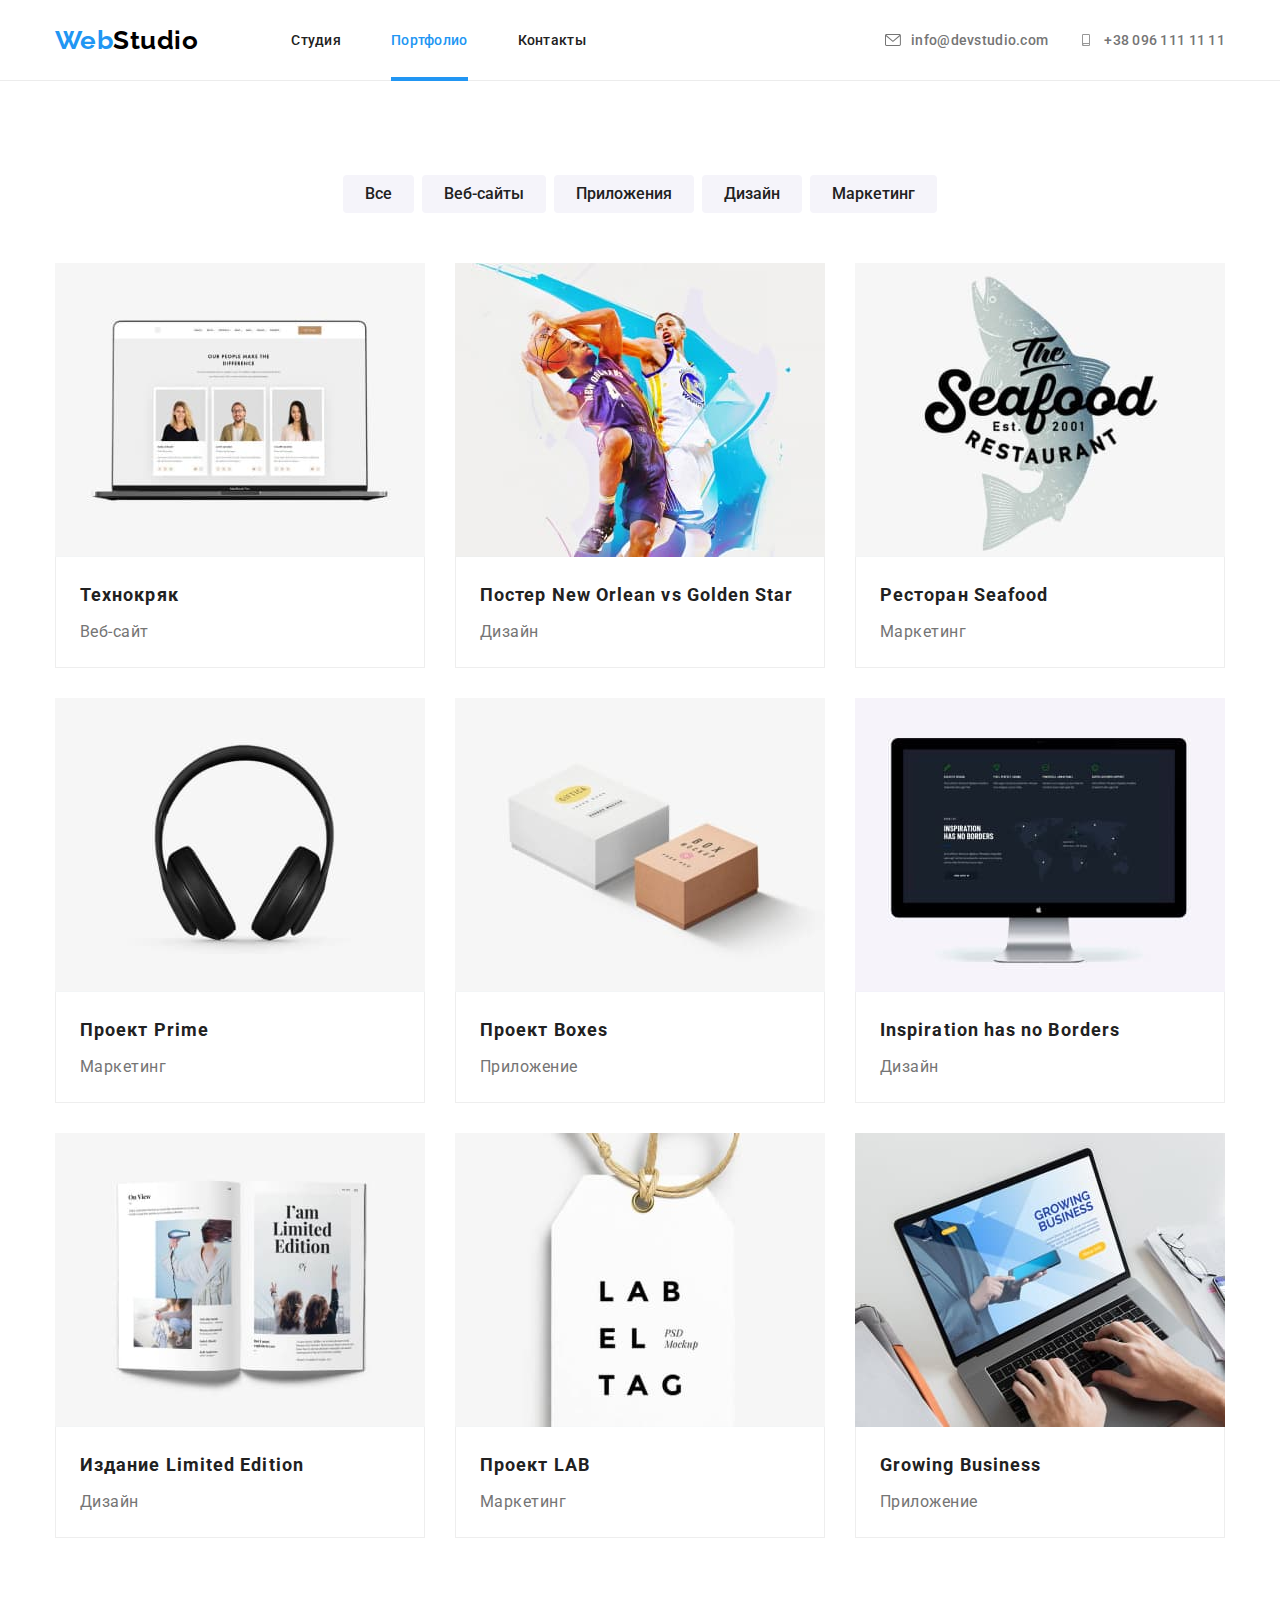
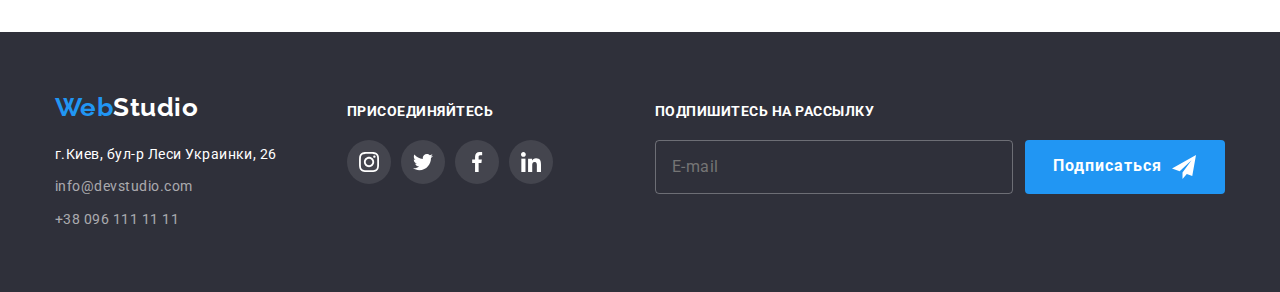
==== commit 6478784d: "Final patches" ====
--- a/portfolio.html
+++ b/portfolio.html
@@ -269,11 +269,8 @@
             <div class="subscription">
                 <p class="subscription-paragraf">Подпишитесь на рассылку</p>
                 <form class="subscription-form">
-                    <label class="subscription-form-field">
-                        <input type="tel" name="user-email" class="subscription-form-input" pattern="[0-9a-zA-Z@.]"
+                    <input type="tel" name="user-email" class="subscription-form-input" pattern="[0-9a-zA-Z@.]"
                             placeholder="E-mail" required>
-                    </label>
-        
                     <button type="submit" class="subscription-form-button button">
                         Подписаться
                         <svg class="subscription-icon" width="24" height="24">
--- a/css/styles.css
+++ b/css/styles.css
@@ -679,7 +679,7 @@
 }
 
 .subscription-form-input {
-  height: 50px;
+  /* height: 50px; */
   width: 358px;
   padding: 16px;
   border-radius: 4px;
@@ -710,7 +710,7 @@
   color: var(--active-button-text-color);
 
   width: 200px;
-  height: 50px;
+  /* height: 50px; */
   border-radius: 4px;
   background-color: var(--accent-color);
   cursor: pointer;
